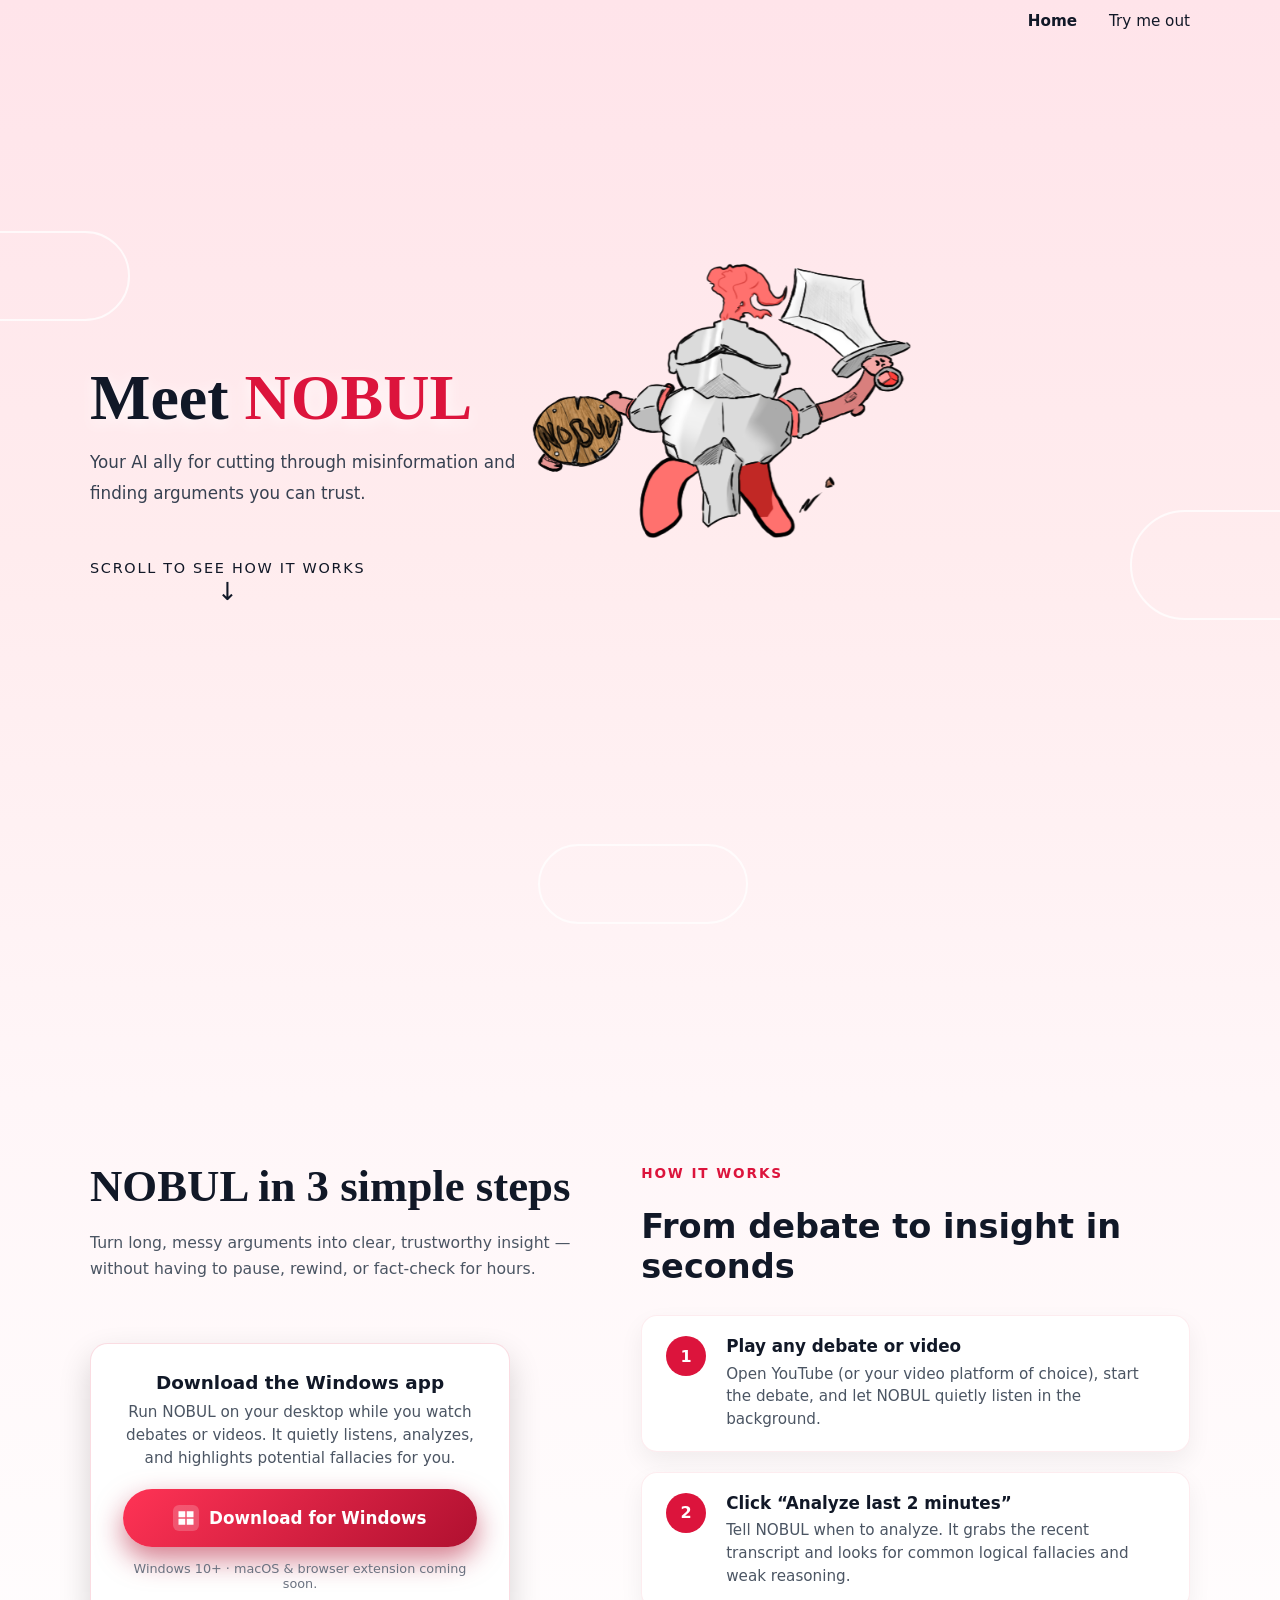
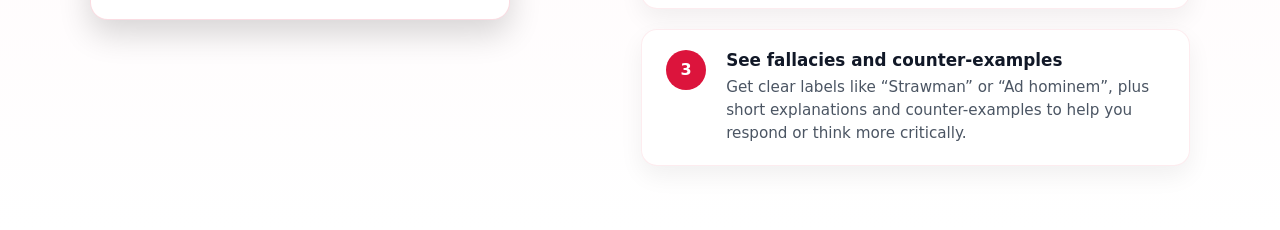
==== index.html @ 063741db "added new logo for web page, modify hero css to center more in the page" ====
<!DOCTYPE html>
<html lang="en">
<head>
    <meta charset="UTF-8" />
    <title>NOBUL</title>
    <meta name="viewport" content="width=device-width, initial-scale=1" />
    <link rel="stylesheet" href="styles.css" />
    <script src="script.js" defer></script>
</head>
<body>

    <!-- ============================================ -->
    <!--                    NAV                      -->
    <!-- ============================================ -->
    <header class="top-nav">
        <div class="nav-inner">
            <nav class="nav-links">
                <!-- Home is main / default -->
                <a href="#" class="nav-link nav-link-primary" data-target="home">
                    Home
                </a>
                <a href="#" class="nav-link" data-target="try">
                    Try me out
                </a>
            </nav>
        </div>
    </header>

    <main>
        <!-- ============================================ -->
        <!--                 HOME PAGE                   -->
        <!-- ============================================ -->
        <div id="home-page">
            <!-- HERO / WELCOME -->
            <section id="hero">
                <!-- outlined cloud shapes -->
                <div class="hero-cloud hero-cloud-1"></div>
                <div class="hero-cloud hero-cloud-2"></div>
                <div class="hero-cloud hero-cloud-3"></div>

                <div class="hero-inner">
                    <!-- Logo -->
                    <img
                        src="./NOBUL-Knight.png"
                        alt="NOBUL logo"
                        class="hero-logo"
                    />

                    <div class="hero-text">
                        <h1 class="hero-title">
                            Meet <span class="hero-highlight">NOBUL</span>
                        </h1>
                        <p class="hero-subtitle">
                            Your AI ally for cutting through misinformation and finding arguments you can trust.
                        </p>
                    </div>

                    <a href="#steps-1893" class="hero-scroll">
                        <span class="hero-scroll-text">Scroll to see how it works</span>
                        <span class="hero-scroll-arrow">↓</span>
                    </a>
                </div>
            </section>

            <!-- HOW IT WORKS / STEPS -->
            <section id="steps-1893">
                <div class="cs-container">

                    <!-- Left: mini hero + download -->
                    <div class="cs-left">
                        <div class="cs-hero">
                            <h2 class="cs-hero-title">
                                NOBUL in 3 simple steps
                            </h2>
                            <!-- second hero line: reveal on scroll -->
                            <p class="cs-hero-subtitle reveal-up">
                                Turn long, messy arguments into clear, trustworthy insight — without having
                                to pause, rewind, or fact-check for hours.
                            </p>
                        </div>

                        <!-- download card: reveals on scroll -->
                        <div class="cs-download-card reveal-up">
                            <h3 class="cs-download-title">Download the Windows app</h3>
                            <p class="cs-download-text">
                                Run NOBUL on your desktop while you watch debates or videos.
                                It quietly listens, analyzes, and highlights potential fallacies for you.
                            </p>

                            <a href="#" class="cs-download-btn">
                                <span class="cs-btn-icon">
                                    <svg class="cs-windows-logo" viewBox="0 0 24 24" aria-hidden="true">
                                        <rect x="2"  y="3"  width="9" height="8" />
                                        <rect x="13" y="3"  width="9" height="8" />
                                        <rect x="2"  y="13" width="9" height="8" />
                                        <rect x="13" y="13" width="9" height="8" />
                                    </svg>
                                </span>
                                <span class="cs-btn-text">Download for Windows</span>
                            </a>

                            <p class="cs-download-note">
                                Windows 10+ · macOS & browser extension coming soon.
                            </p>
                        </div>
                    </div>

                    <!-- Right: steps -->
                    <div class="cs-wrapper">
                        <div class="cs-content">
                            <p class="cs-topper">HOW IT WORKS</p>
                            <h2 class="cs-title">From debate to insight in seconds</h2>
                        </div>

                        <ul class="cs-card-group">
                            <!-- each step reveals on scroll -->
                            <li class="cs-item reveal-right">
                                <div class="cs-number">1</div>
                                <div class="cs-flex">
                                    <h3 class="cs-h3">Play any debate or video</h3>
                                    <p class="cs-item-text">
                                        Open YouTube (or your video platform of choice), start the debate, and let
                                        NOBUL quietly listen in the background.
                                    </p>
                                </div>
                            </li>

                            <li class="cs-item reveal-right">
                                <div class="cs-number">2</div>
                                <div class="cs-flex">
                                    <h3 class="cs-h3">Click “Analyze last 2 minutes”</h3>
                                    <p class="cs-item-text">
                                        Tell NOBUL when to analyze. It grabs the recent transcript and looks
                                        for common logical fallacies and weak reasoning.
                                    </p>
                                </div>
                            </li>

                            <li class="cs-item reveal-right">
                                <div class="cs-number">3</div>
                                <div class="cs-flex">
                                    <h3 class="cs-h3">See fallacies and counter-examples</h3>
                                    <p class="cs-item-text">
                                        Get clear labels like “Strawman” or “Ad hominem”, plus short explanations
                                        and counter-examples to help you respond or think more critically.
                                    </p>
                                </div>
                            </li>
                        </ul>
                    </div>

                </div>
            </section>
        </div>

        <!-- ============================================ -->
        <!--         TRY ME OUT OVERLAY (no scroll)      -->
        <!-- ============================================ -->
        <div id="chat-overlay" class="chat-overlay">
            <div class="chat-overlay-backdrop" data-close="true"></div>
            <section class="chat-shell">
                <div class="chat-card">
                    <button type="button" class="chat-close-btn" data-close="true">×</button>

                    <div class="chat-header">
                        <h1 class="chat-title">Try NOBUL</h1>
                        <p class="chat-subtitle">
                            Paste a debate snippet, argument, or claim. In the future, NOBUL will analyze it
                            for potential fallacies and weak reasoning.
                        </p>
                    </div>

                    <div class="chat-messages" id="chat-messages">
                        <div class="chat-message chat-message-assistant">
                            <div class="chat-message-label">NOBUL</div>
                            <div class="chat-message-bubble">
                                Imagine this is connected to the fallacy detector. Type something below and
                                hit <strong>Send</strong> to see how the conversation would flow.
                            </div>
                        </div>
                    </div>

                    <form class="chat-input-row" id="chat-form">
                        <textarea
                            id="chat-input"
                            class="chat-input"
                            rows="2"
                            placeholder="Ask a question, paste an argument, or say hello..."
                        ></textarea>
                        <button type="submit" class="chat-send-btn">Send</button>
                    </form>
                    <p id="chat-analysis"></p>
                    <p class="chat-footer-note">
                        This is a front-end preview. We’ll hook this up to your backend model later so it can
                        actually analyze arguments and flag fallacies.
                    </p>
                </div>
            </section>
        </div>
    </main>

    <!-- ============================================ -->
    <!--        Scroll + Nav + Chat JavaScript       -->
    <!-- ============================================ -->
    

</body>
</html>
---- styles.css ----
/* ===============================
   Global theme
   =============================== */

:root {
    --crimson: #dc143c;
    --soft-white: #f9fafb;
    --dark-text: #111827;
    --muted-text: #4b5563;

    /* page-wide seamless gradient */
    --page-bg: linear-gradient(
        180deg,
        #ffe4ea 0%,
        #ffecee 30%,
        #fff6f8 60%,
        #ffffff 100%
    );

    --nav-blue: #1f73c7;
}

*,
*::before,
*::after {
    box-sizing: border-box;
}

html {
    scroll-behavior: smooth;
}

body {
    margin: 0;
    font-family: system-ui, -apple-system, BlinkMacSystemFont, "Segoe UI", sans-serif;
    background: var(--page-bg);
    color: var(--dark-text);
}

/* ===============================
   Top navigation (transparent)
   =============================== */

.top-nav {
    position: sticky;
    top: 0;
    z-index: 50;
    background: transparent;
    padding: 0.75rem 1.5rem;
}

.nav-inner {
    max-width: 1100px;
    margin: 0 auto;
    display: flex;
    align-items: center;
    justify-content: flex-end; /* only right-side buttons now */
}

.nav-links {
    display: flex;
    gap: 2rem;
    transition: opacity 0.25s ease-out, transform 0.25s ease-out;
}

/* faded-out state when scrolling */
.nav-links-faded {
    opacity: 0;
    transform: translateY(-10px);
    pointer-events: none;
}

.nav-link {
    position: relative;
    font-size: 0.95rem;
    color: var(--dark-text);
    text-decoration: none;
    font-weight: 500;
    padding-bottom: 0.15rem;
}

.nav-link::after {
    content: "";
    position: absolute;
    left: 0;
    right: 0;
    bottom: -0.2rem;
    height: 2px;
    background: var(--nav-blue);
    transform: scaleX(0);
    transform-origin: center;
    transition: transform 0.18s ease-out;
}

.nav-link:hover::after {
    transform: scaleX(1);
}

/* main button ("Home") a bit stronger */
.nav-link-primary {
    font-weight: 700;
}

@media (max-width: 700px) {
    .nav-links {
        gap: 1.25rem;
        font-size: 0.9rem;
    }
}

/* ===============================
   HERO / WELCOME SECTION
   =============================== */

#hero {
    position: relative;
    min-height: 115vh;
    padding: 5rem 1.5rem 4rem;
    background: transparent;  /* uses body gradient for seamless look */
    overflow: hidden;
    z-index: 0;
}

.hero-inner {
    position: relative;
    max-width: 1100px;
    margin: 0 auto;
    z-index: 1;
    display: flex;
    flex-direction: column;
    align-items: flex-start;
    justify-content: center;
    min-height: 80vh;
}

.hero-text {
    max-width: 650px;
}

/* Logo in the empty top-right of hero */
.hero-logo {
    position: absolute;
    /* line up roughly with the top of "Meet Nobull" */
    top: 0.15rem;
    /* move it left from the edge so it sits over the hero text area */
    right: 9rem;

    /* 300% of original size (110px → 330px) */
    width: 660px;
    max-width: 50vw;
    justify-self: right;
    opacity: 0;
    transform: translateY(-50px) scale(0.96);  /* drop in from above */
    animation: heroLogoIn 0.9s ease-out forwards;
    animation-delay: 0.4s;
}






/* outlined clouds */

.hero-cloud {
    position: absolute;
    border-radius: 999px;
    border: 2px solid rgba(255, 255, 255, 0.85);
    background: transparent;
    opacity: 0.9;
    animation: cloudDrift 40s linear infinite;
    z-index: 0;
}

.hero-cloud-1 {
    width: 260px;
    height: 90px;
    top: 18%;
    left: -130px;
}

.hero-cloud-2 {
    width: 320px;
    height: 110px;
    top: 45%;
    right: -170px;
    animation-duration: 55s;
}

.hero-cloud-3 {
    width: 210px;
    height: 80px;
    bottom: 15%;
    left: 42%;
    animation-duration: 48s;
}

/* Hero text styles */

.hero-title {
    font-family: "Georgia", "Times New Roman", serif;
    font-size: clamp(2.8rem, 5vw, 4rem);
    line-height: 1.05;
    font-weight: 600;
    margin: 0 0 1rem;
    color: #111827;
    text-shadow: 0 4px 16px rgba(255, 255, 255, 0.95);
    opacity: 0;
    transform: translateX(-30px);
    animation: fadeInLeft 0.9s ease-out forwards;
    animation-delay: 0.1s;
}

.hero-highlight {
    font-weight: 700;
    color: var(--crimson);
}

.hero-subtitle {
    margin: 0;
    font-size: 1.05rem;
    max-width: 30rem;
    color: #374151;
    line-height: 1.8;
    opacity: 0;
    transform: translateX(30px);
    animation: fadeInRight 0.9s ease-out forwards;
    animation-delay: 0.3s;
}

/* Scroll hint */

.hero-scroll {
    margin-top: 3.25rem;
    display: inline-flex;
    flex-direction: column;
    align-items: center;
    gap: 0.25rem;
    color: #111827;
    text-decoration: none;
    font-size: 0.9rem;
    opacity: 0;
    animation: fadeInUp 0.9s ease-out forwards;
    animation-delay: 0.55s;
}

.hero-scroll-text {
    letter-spacing: 0.12em;
    text-transform: uppercase;
}

.hero-scroll-arrow {
    font-size: 1.55rem;
    line-height: 1;
    animation: bounceArrow 1.4s ease-in-out infinite;
}

/* ===============================
   HOW IT WORKS / STEPS SECTION
   =============================== */

#steps-1893 {
    position: relative;
    padding: 4.5rem 1.5rem 4rem;
    background: transparent; /* continuous with hero */
    margin-top: 0;
    z-index: 1;
}

.cs-container {
    max-width: 1100px;
    margin: 0 auto;
    display: grid;
    grid-template-columns: minmax(0, 1.1fr) minmax(0, 1.2fr);
    gap: 3rem;
    align-items: stretch;
}

/* Left side */

.cs-left {
    display: flex;
    flex-direction: column;
    gap: 2.25rem;
    margin-top: 0.75rem;
}

.cs-hero-title {
    font-family: "Georgia", "Times New Roman", serif;
    font-size: clamp(2.2rem, 3.5vw, 3rem);
    line-height: 1.05;
    font-weight: 600;
    margin: 0;
    color: var(--dark-text);
}

.cs-hero-subtitle {
    margin: 1.2rem 0 0;
    font-size: 0.98rem;
    max-width: 32rem;
    color: var(--muted-text);
    line-height: 1.7;
}

/* Download card */

.cs-download-card {
    max-width: 420px;
    width: 100%;
    background: #ffffff;
    border-radius: 1.1rem;
    padding: 1.75rem 2rem;
    box-shadow: 0 14px 32px rgba(0, 0, 0, 0.16);
    border: 1px solid rgba(220, 20, 60, 0.15);
    text-align: center;
    margin-top: 1.5rem;
}

.cs-download-title {
    margin: 0 0 0.5rem;
    font-size: 1.15rem;
    font-weight: 700;
    color: var(--dark-text);
}

.cs-download-text {
    margin: 0 0 1.2rem;
    font-size: 0.95rem;
    color: var(--muted-text);
    line-height: 1.5;
}

/* Download button */

.cs-download-btn {
    display: inline-flex;
    align-items: center;
    justify-content: center;
    gap: 0.6rem;
    padding: 1rem 0;
    width: 100%;
    border-radius: 999px;
    background: linear-gradient(135deg, #ff3355, #b01030);
    color: #ffffff;
    font-weight: 700;
    font-size: 1.05rem;
    text-decoration: none;
    border: none;
    cursor: pointer;
    box-shadow: 0 12px 28px rgba(176, 16, 48, 0.55);
    transition: transform 0.15s ease-out,
                box-shadow 0.15s ease-out,
                background 0.15s ease-out;
}

.cs-download-btn:hover {
    transform: translateY(-2px);
    box-shadow: 0 16px 34px rgba(176, 16, 48, 0.7);
    background: linear-gradient(135deg, #ff2045, #900c26);
}

.cs-btn-icon {
    display: inline-flex;
    align-items: center;
    justify-content: center;
    width: 26px;
    height: 26px;
    border-radius: 6px;
    background: rgba(255, 255, 255, 0.2);
}

.cs-windows-logo {
    width: 18px;
    height: 18px;
    fill: #ffffff;
}

.cs-btn-text {
    white-space: nowrap;
}

.cs-download-note {
    margin: 0.9rem 0 0;
    font-size: 0.8rem;
    color: #6b7280;
}

/* Right side */

.cs-wrapper {
    display: flex;
    flex-direction: column;
    gap: 1.75rem;
}

.cs-content {
    display: flex;
    flex-direction: column;
    gap: 0.75rem;
}

.cs-topper {
    font-size: 0.85rem;
    letter-spacing: 0.14em;
    text-transform: uppercase;
    font-weight: 600;
    color: var(--crimson);
}

.cs-title {
    font-size: 2.1rem;
    line-height: 1.2;
    font-weight: 700;
    margin: 0;
}

/* Steps list */

.cs-card-group {
    list-style: none;
    padding: 0;
    margin: 0;
    display: flex;
    flex-direction: column;
    gap: 1.25rem;
}

.cs-item {
    display: flex;
    gap: 1.25rem;
    padding: 1.25rem 1.5rem;
    border-radius: 1rem;
    background: #ffffff;
    box-shadow: 0 10px 25px rgba(0, 0, 0, 0.06);
    border: 1px solid rgba(220, 20, 60, 0.08);
    transition: transform 0.18s ease-out,
                box-shadow 0.18s ease-out,
                border-color 0.18s ease-out;
}

.cs-item:hover {
    transform: translateX(0) translateY(-3px);
    box-shadow: 0 14px 30px rgba(0, 0, 0, 0.09);
    border-color: rgba(220, 20, 60, 0.25);
}

.cs-number {
    min-width: 2.5rem;
    height: 2.5rem;
    border-radius: 999px;
    background: var(--crimson);
    color: #ffffff;
    display: inline-flex;
    align-items: center;
    justify-content: center;
    font-weight: 700;
    font-size: 1rem;
    flex-shrink: 0;
}

.cs-flex {
    display: flex;
    flex-direction: column;
    gap: 0.4rem;
}

.cs-h3 {
    font-size: 1.05rem;
    font-weight: 600;
    margin: 0;
}

.cs-item-text {
    margin: 0;
    font-size: 0.95rem;
    color: var(--muted-text);
    line-height: 1.5;
}

/* ===============================
   Scroll-triggered reveal helpers
   =============================== */

.reveal-up,
.reveal-right {
    opacity: 0;
}

.reveal-up {
    transform: translateY(25px);
}

.reveal-right {
    transform: translateX(30px);
}

.reveal-up.is-visible {
    animation: fadeInUp 0.9s ease-out forwards;
}

.reveal-right.is-visible {
    animation: fadeInRight 0.8s ease-out forwards;
}

.cs-card-group .reveal-right.is-visible:nth-child(1) {
    animation-delay: 0s;
}
.cs-card-group .reveal-right.is-visible:nth-child(2) {
    animation-delay: 0.12s;
}
.cs-card-group .reveal-right.is-visible:nth-child(3) {
    animation-delay: 0.24s;
}

/* ===============================
   TRY ME OUT OVERLAY (with fade)
   =============================== */

.chat-overlay {
    position: fixed;
    inset: 0;
    z-index: 60;
    display: flex;
    justify-content: center;
    align-items: center;
    opacity: 0;
    visibility: hidden;
    pointer-events: none;
    transition: opacity 0.25s ease-out, visibility 0s linear 0.25s;
}

.chat-overlay-open {
    opacity: 1;
    visibility: visible;
    pointer-events: auto;
    transition: opacity 0.25s ease-out;
}

.chat-overlay-backdrop {
    position: absolute;
    inset: 0;
    background: rgba(15, 23, 42, 0.45);
}

/* center the chat card */
.chat-shell {
    position: relative;
    margin: auto;
    width: 100%;
    max-width: 900px;
    padding: 1.5rem;
    pointer-events: none; /* clicks go to child card */
}

.chat-card {
    pointer-events: auto;
    background: #ffffff;
    border-radius: 1.25rem;
    box-shadow: 0 24px 60px rgba(0, 0, 0, 0.35);
    border: 1px solid rgba(220, 20, 60, 0.15);
    display: flex;
    flex-direction: column;
    max-height: 80vh;
    overflow: hidden;
    position: relative;
}

/* close button */

.chat-close-btn {
    position: absolute;
    top: 0.6rem;
    right: 0.75rem;
    border: none;
    background: transparent;
    font-size: 1.5rem;
    line-height: 1;
    cursor: pointer;
    color: #6b7280;
    padding: 0.1rem 0.3rem;
}

.chat-close-btn:hover {
    color: #111827;
}

/* chat header / body */

.chat-header {
    padding: 1.4rem 1.75rem 0.75rem;
}

.chat-title {
    margin: 0 0 0.4rem;
    font-size: clamp(2rem, 3vw, 2.4rem);
    font-family: "Georgia", "Times New Roman", serif;
}

.chat-subtitle {
    margin: 0;
    max-width: 36rem;
    font-size: 0.98rem;
    color: var(--muted-text);
}

.chat-messages {
    padding: 1.25rem 1.75rem 1.5rem;
    max-height: 320px;
    overflow-y: auto;
    background: radial-gradient(circle at top left, #fef2f2 0, #ffffff 55%);
}

.chat-message {
    margin-bottom: 1rem;
}

.chat-message-label {
    font-size: 0.78rem;
    text-transform: uppercase;
    letter-spacing: 0.12em;
    color: #9ca3af;
    margin-bottom: 0.25rem;
}

.chat-message-bubble {
    display: inline-block;
    padding: 0.75rem 1rem;
    border-radius: 0.9rem;
    font-size: 0.95rem;
    line-height: 1.5;
}

.chat-message-assistant .chat-message-bubble {
    background: #f3f4ff;
}

.chat-message-user .chat-message-bubble {
    background: #e0f2fe;
}

.chat-message-placeholder {
    font-style: italic;
    color: #6b7280;
}

.chat-input-row {
    display: flex;
    gap: 0.75rem;
    padding: 0.9rem 1.25rem 1.1rem;
    border-top: 1px solid #e5e7eb;
    background: #f9fafb;
}

.chat-input {
    flex: 1;
    resize: vertical;
    min-height: 48px;
    max-height: 140px;
    border-radius: 0.85rem;
    border: 1px solid #d1d5db;
    padding: 0.65rem 0.85rem;
    font-family: inherit;
    font-size: 0.95rem;
}

.chat-input:focus {
    outline: none;
    border-color: var(--nav-blue);
    box-shadow: 0 0 0 1px rgba(31, 115, 199, 0.35);
}

.chat-send-btn {
    border: none;
    border-radius: 999px;
    padding: 0 1.5rem;
    font-size: 0.95rem;
    font-weight: 600;
    background: var(--nav-blue);
    color: #ffffff;
    cursor: pointer;
    white-space: nowrap;
    transition: background 0.15s ease-out, transform 0.15s ease-out,
                box-shadow 0.15s ease-out;
}

.chat-send-btn:hover {
    background: #195c9c;
    transform: translateY(-1px);
    box-shadow: 0 8px 18px rgba(25, 92, 156, 0.45);
}

.chat-footer-note {
    padding: 0 1.75rem 1.25rem;
    font-size: 0.85rem;
    color: #6b7280;
}

/* overlay responsive tweaks */

@media (max-width: 640px) {
    .chat-shell {
        padding: 1rem;
    }

    .chat-card {
        border-radius: 1rem;
    }

    .chat-header {
        padding: 1.2rem 1.2rem 0.6rem;
    }

    .chat-messages {
        padding: 1rem 1.2rem 1.25rem;
        max-height: 260px;
    }

    .chat-input-row {
        flex-direction: column;
        align-items: stretch;
        padding: 0.8rem 1rem 1rem;
    }

    .chat-send-btn {
        align-self: flex-end;
        padding-top: 0.55rem;
        padding-bottom: 0.55rem;
    }

    .chat-footer-note {
        padding: 0 1.2rem 1rem;
    }
}

/* ===============================
   Animations
   =============================== */

@keyframes fadeInUp {
    from {
        opacity: 0;
        transform: translateY(25px);
    }
    to {
        opacity: 1;
        transform: translateY(0);
    }
}

@keyframes fadeInLeft {
    from {
        opacity: 0;
        transform: translateX(-40px);
    }
    to {
        opacity: 1;
        transform: translateX(0);
    }
}

@keyframes fadeInRight {
    from {
        opacity: 0;
        transform: translateX(40px);
    }
    to {
        opacity: 1;
        transform: translateX(0);
    }
}




/* logo slide-in straight from top */
@keyframes heroLogoIn {
    from {
        opacity: 0;
        transform: translateY(-50px) scale(0.96);
    }
    to {
        opacity: 1;
        transform: translateY(0) scale(1);
    }
}


@keyframes cloudDrift {
    from {
        transform: translateX(0);
    }
    to {
        transform: translateX(220px);
    }
}

@keyframes bounceArrow {
    0%, 100% {
        transform: translateY(0);
    }
    50% {
        transform: translateY(6px);
    }
}

/* ===============================
   Reduced motion
   =============================== */

@media (prefers-reduced-motion: reduce) {
    * {
        animation-duration: 0.001ms !important;
        animation-iteration-count: 1 !important;
        transition-duration: 0.001ms !important;
        scroll-behavior: auto !important;
    }
    .hero-title,
    .hero-subtitle,
    .hero-scroll,
    .hero-logo,
    .cs-hero-title,
    .cs-hero-subtitle,
    .cs-download-card,
    .cs-item {
        opacity: 1 !important;
        transform: none !important;
    }
}

/* ===============================
   Responsive layout tweaks
   =============================== */

@media (max-width: 900px) {
    .cs-container {
        grid-template-columns: minmax(0, 1fr);
        gap: 2.5rem;
    }

    #steps-1893 {
        padding: 3.5rem 1.25rem 3rem;
    }

    .cs-left {
        max-width: 480px;
        margin: 0 auto;
    }
}

@media (max-width: 600px) {
    #hero {
        padding-top: 4rem;
        padding-bottom: 3.5rem;
        min-height: 105vh;
    }

    .hero-title {
        font-size: 2.4rem;
    }

    .cs-item {
        padding: 1rem 1.1rem;
    }

    .cs-title {
        font-size: 1.7rem;
    }

    .cs-hero-title {
        font-size: 2.1rem;
    }

    .cs-download-card {
        padding: 1.5rem 1.5rem;
    }
}
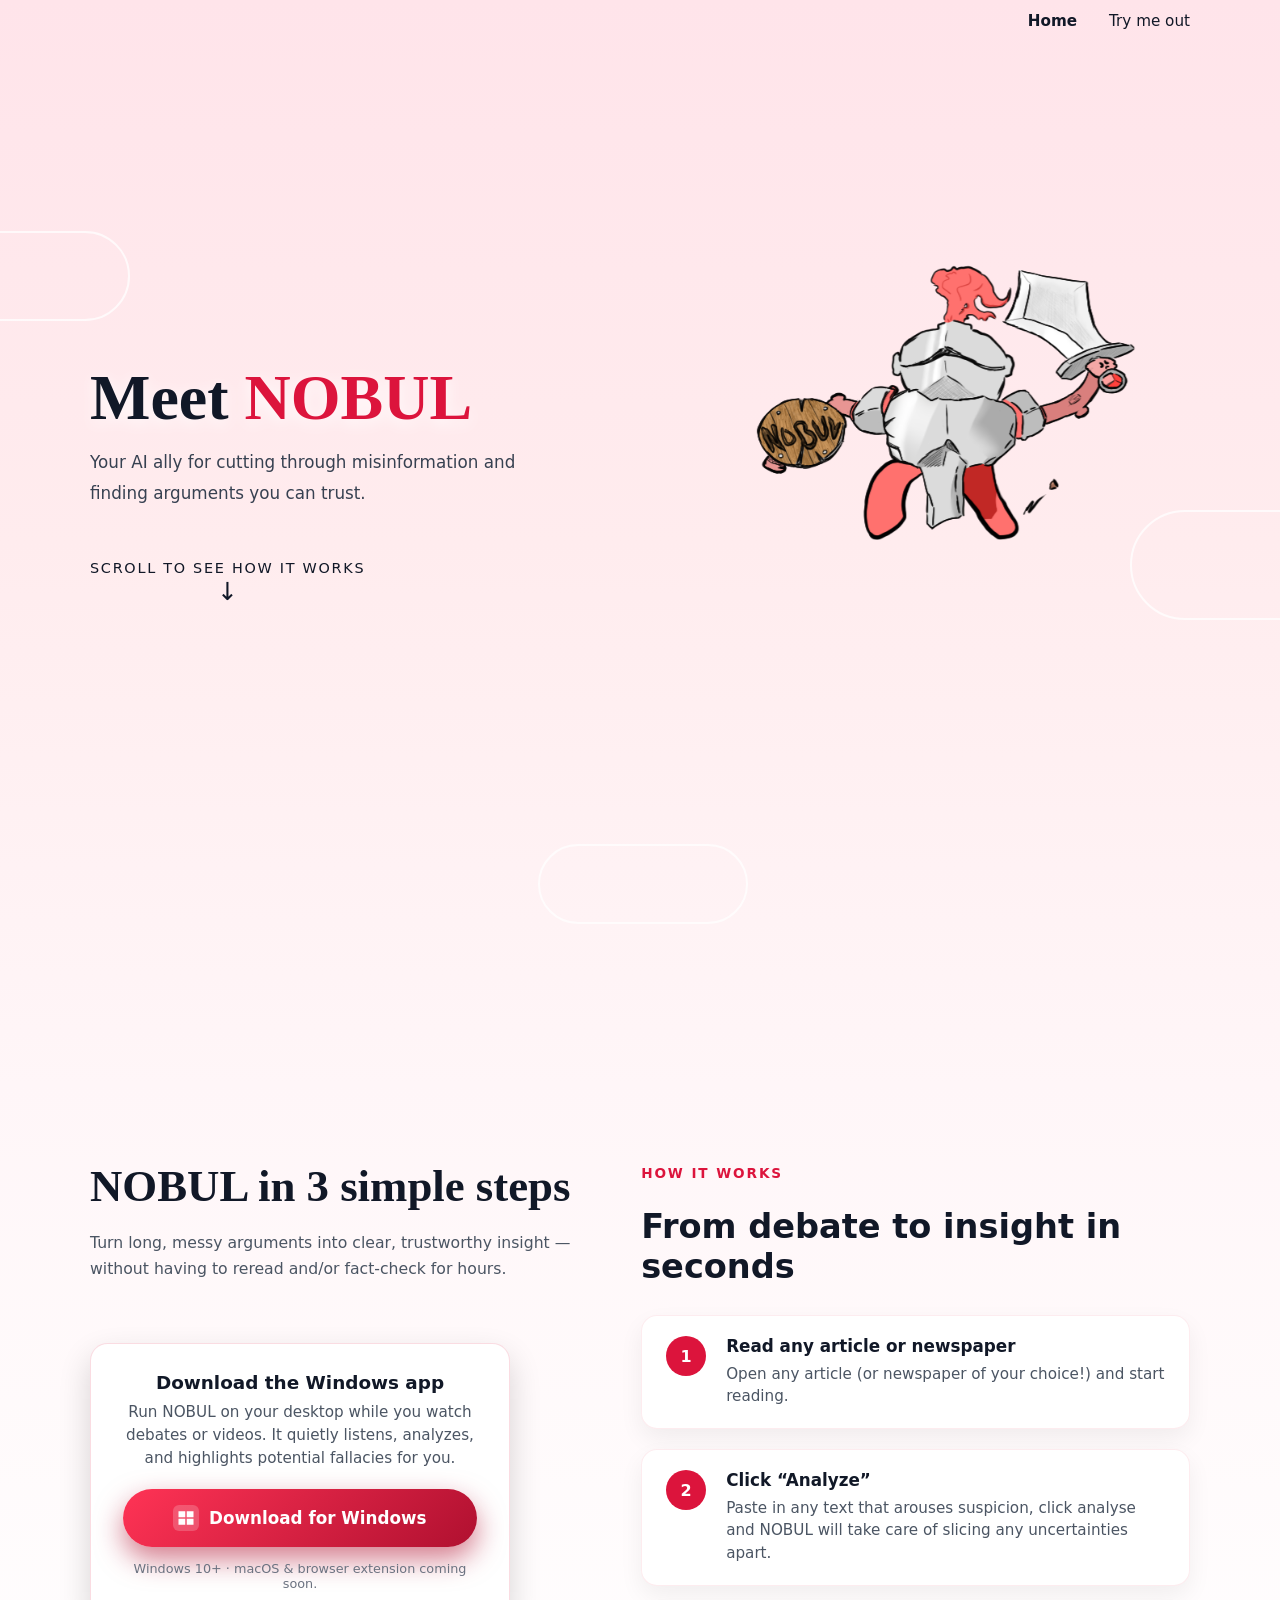
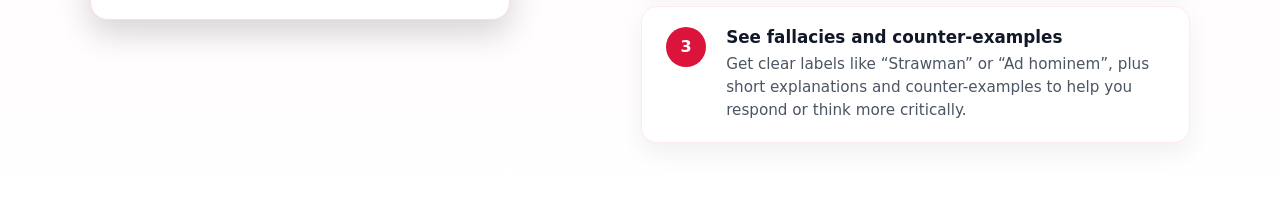
==== commit 1db6bf44: "Added instruction on running application, refactor html messages and added proper download feature" ====
--- a/index.html
+++ b/index.html
@@ -75,7 +75,7 @@
                             <!-- second hero line: reveal on scroll -->
                             <p class="cs-hero-subtitle reveal-up">
                                 Turn long, messy arguments into clear, trustworthy insight — without having
-                                to pause, rewind, or fact-check for hours.
+                                to reread and/or fact-check for hours.
                             </p>
                         </div>
 
@@ -87,7 +87,7 @@
                                 It quietly listens, analyzes, and highlights potential fallacies for you.
                             </p>
 
-                            <a href="#" class="cs-download-btn">
+                            <a href="/my-extension.zip" class="cs-download-btn">
                                 <span class="cs-btn-icon">
                                     <svg class="cs-windows-logo" viewBox="0 0 24 24" aria-hidden="true">
                                         <rect x="2"  y="3"  width="9" height="8" />
@@ -117,10 +117,9 @@
                             <li class="cs-item reveal-right">
                                 <div class="cs-number">1</div>
                                 <div class="cs-flex">
-                                    <h3 class="cs-h3">Play any debate or video</h3>
+                                    <h3 class="cs-h3">Read any article or newspaper</h3>
                                     <p class="cs-item-text">
-                                        Open YouTube (or your video platform of choice), start the debate, and let
-                                        NOBUL quietly listen in the background.
+                                        Open any article (or newspaper of your choice!) and start reading. 
                                     </p>
                                 </div>
                             </li>
@@ -128,10 +127,10 @@
                             <li class="cs-item reveal-right">
                                 <div class="cs-number">2</div>
                                 <div class="cs-flex">
-                                    <h3 class="cs-h3">Click “Analyze last 2 minutes”</h3>
+                                    <h3 class="cs-h3">Click “Analyze”</h3>
                                     <p class="cs-item-text">
-                                        Tell NOBUL when to analyze. It grabs the recent transcript and looks
-                                        for common logical fallacies and weak reasoning.
+                                        Paste in any text that arouses suspicion, click analyse and NOBUL will take care of
+                                        slicing any uncertainties apart.
                                     </p>
                                 </div>
                             </li>
@@ -199,10 +198,5 @@
         </div>
     </main>
 
-    <!-- ============================================ -->
-    <!--        Scroll + Nav + Chat JavaScript       -->
-    <!-- ============================================ -->
-    
-
 </body>
 </html>
--- a/styles.css
+++ b/styles.css
@@ -141,9 +141,8 @@
 .hero-logo {
     position: absolute;
     /* line up roughly with the top of "Meet Nobull" */
-    top: 0.15rem;
-    /* move it left from the edge so it sits over the hero text area */
-    right: 9rem;
+    top: 0.30rem;
+    right: -5rem;
 
     /* 300% of original size (110px → 330px) */
     width: 660px;
